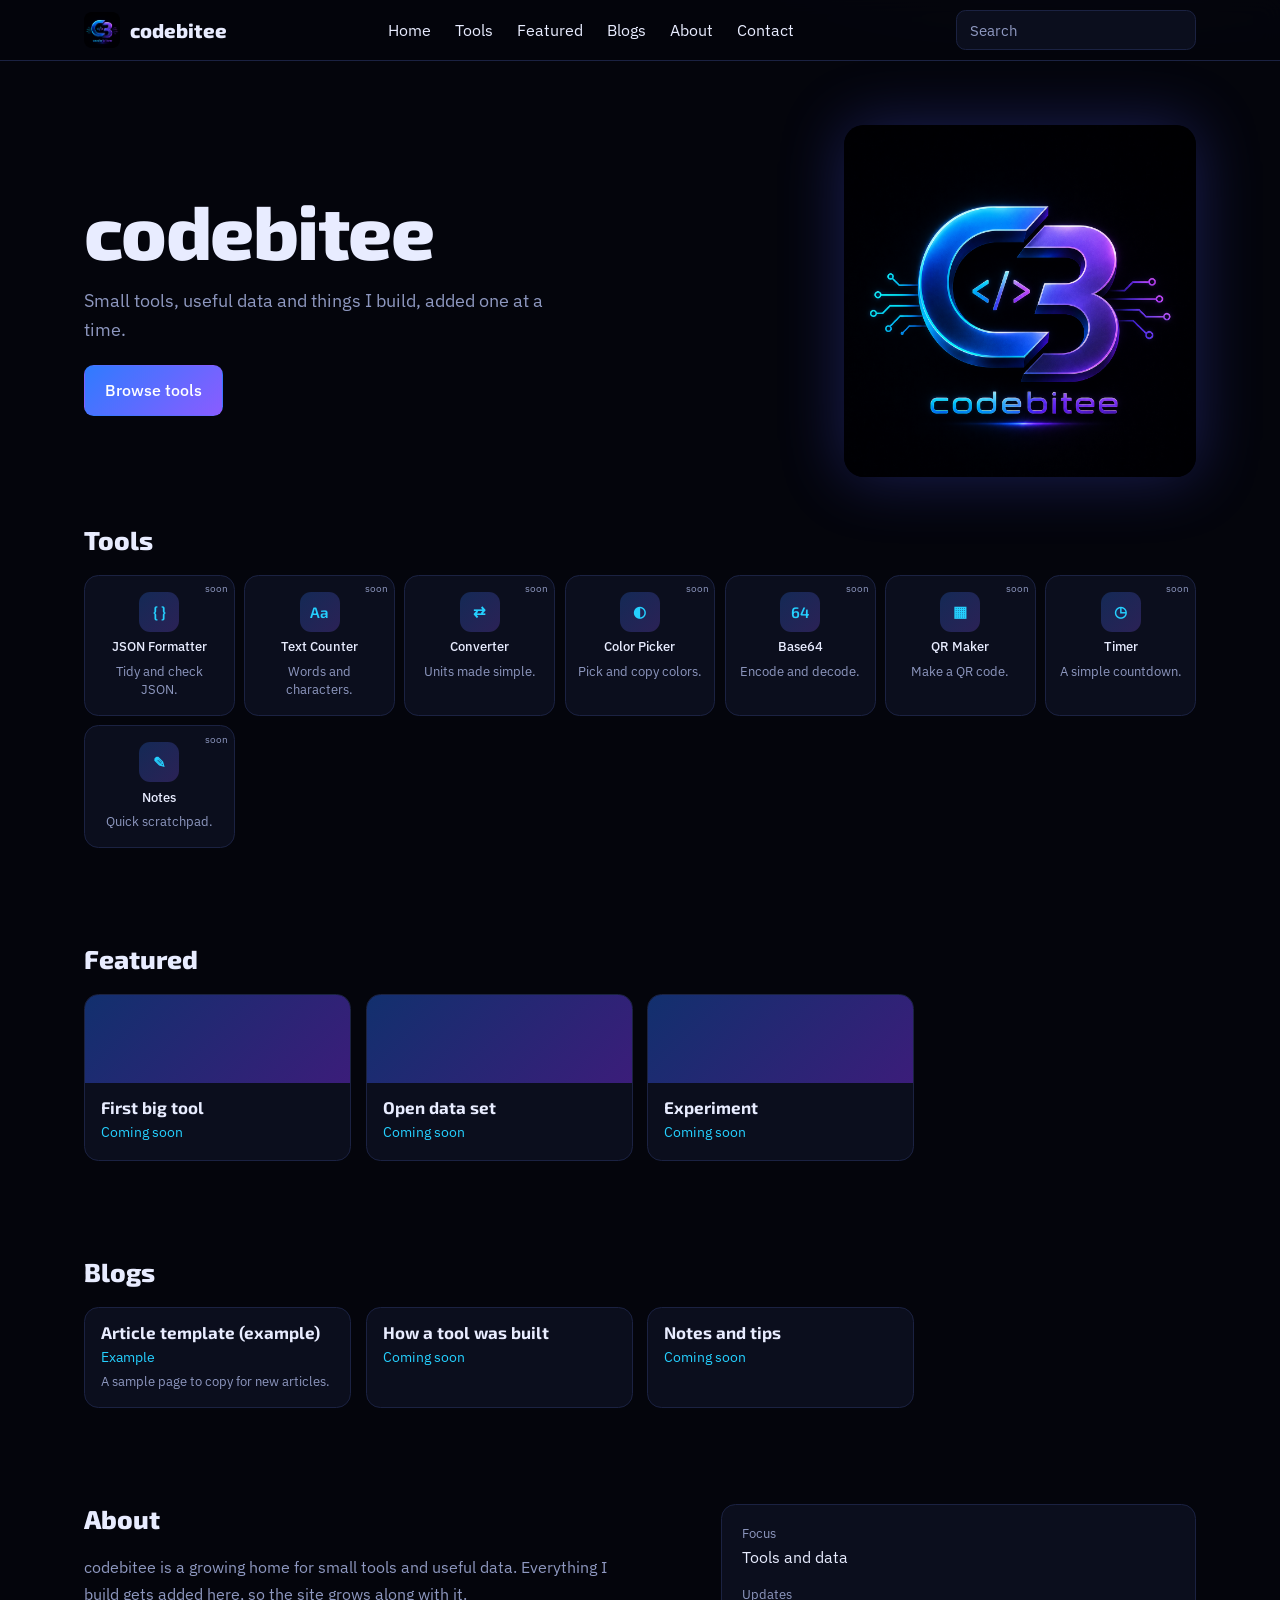
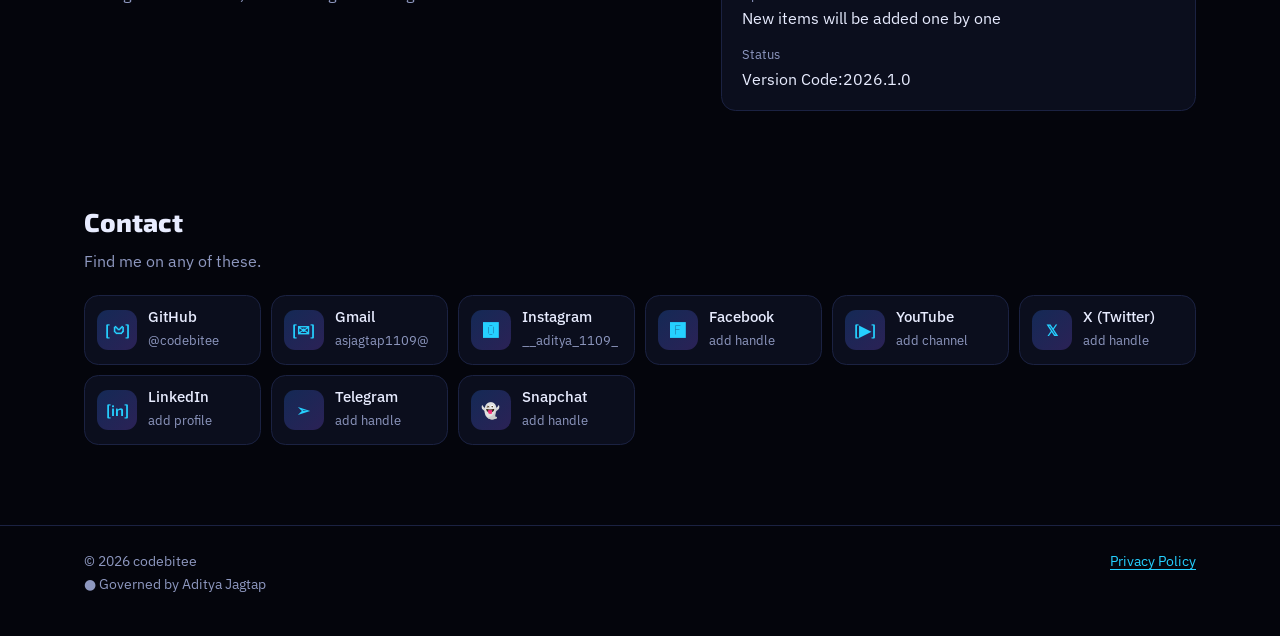
==== index.html @ 1be7cbf4 "Update index.html" ====
<!DOCTYPE html>
<html lang="en">
<head> 
<meta charset="utf-8">
<meta name="viewport" content="width=device-width, initial-scale=1">
<title>codebitee</title>
<meta name="description" content="codebitee is a growing home for small tools, useful data and things I build, added one at a time.">
<meta name="theme-color" content="#04050c">
<meta name="google-site-verification" content="8WyhXmkdr9R3UFQiyU5af7B5KaKt5NuxYHmkPE3yxyY" />  <!-- Paste your google-site-verification meta tag here if you added one to the old index.html -->
<link rel="canonical" href="https://codebitee.github.io/">
<link rel="icon" href="/logo.png" type="image/png">
<link rel="apple-touch-icon" href="/logo.png">
<meta property="og:title" content="codebitee">
<meta property="og:description" content="Small tools, useful data and things I build, added one at a time.">
<meta property="og:url" content="https://codebitee.github.io/">
<meta property="og:image" content="https://codebitee.github.io/logo.png">
<link rel="preconnect" href="https://fonts.googleapis.com">
<link rel="preconnect" href="https://fonts.gstatic.com" crossorigin>
<link href="https://fonts.googleapis.com/css2?family=Exo+2:wght@600;800&family=IBM+Plex+Sans:wght@400;500&display=swap" rel="stylesheet">
<link rel="stylesheet" href="/style.css">
</head>
<body>
<header>
  <div class="wrap bar">
    <a class="brand" href="#top"><img src="/logo.png" alt="" width="36" height="36">codebitee</a>
    <div class="search" role="search"><input id="q" type="search" placeholder="Search" aria-label="Search tools, blogs and featured items" autocomplete="off"></div>
    <button class="menu-btn" id="menuBtn" aria-label="Open menu" aria-expanded="false" aria-controls="nav">☰</button>
    <nav id="nav" aria-label="Main">
      <a href="#top">Home</a>
      <a href="#tools">Tools</a>
      <a href="#featured">Featured</a>
      <a href="#blogs">Blogs</a>
      <a href="#about">About</a>
      <a href="#contact">Contact</a>
    </nav>
    <div class="results" id="results" hidden></div>
  </div>
</header>

<main id="top">
  <div class="wrap hero">
    <div>
      <h1>codebitee</h1>
      <p class="lead">Small tools, useful data and things I build, added one at a time.</p>
      <div class="actions">
        <a class="btn" href="#tools">Browse tools</a>
      </div>
    </div>
    <img class="hero-logo" src="/logo.png" alt="codebitee logo" width="352" height="352">
  </div>

  <section id="tools"><div class="wrap">
    <h2>Tools</h2>
    <div class="tools" id="toolsGrid"></div>
  </div></section>

  <section id="featured"><div class="wrap">
    <h2>Featured</h2>
    <div class="feats" id="featuredGrid"></div>
  </div></section>

  <section id="blogs"><div class="wrap">
    <h2>Blogs</h2>
    <div class="feats" id="blogsGrid"></div>
  </div></section>

  <section id="about"><div class="wrap about">
    <div>
      <h2>About</h2>
      <p>codebitee is a growing home for small tools and useful data. Everything I build gets added here, so the site grows along with it.</p>
    </div>
    <dl>
      <div><dt>Focus</dt><dd>Tools and data</dd></div>
      <div><dt>Updates</dt><dd>New items will be added one by one</dd></div>
      <div><dt>Status</dt><dd>Version Code:2026.1.0</dd></div>
    </dl>
  </div></section>

  <section id="contact"><div class="wrap">
    <h2>Contact</h2>
    <p class="sub">Find me on any of these.</p>
    <div class="contacts">
      <a href="https://github.com/codebitee"><span class="ico" aria-hidden="true">[𑄝]</span><span><b>GitHub</b><small>@codebitee</small></span></a>
      <a href="mailto:asjagtap1109@gmail.com"><span class="ico" aria-hidden="true">[✉︎]</span><span><b>Gmail</b><small>asjagtap1109@</small></span></a>
      <a href="https://instagram.com/__aditya_1109_/"><span class="ico" aria-hidden="true">🅾</span><span><b>Instagram</b><small>__aditya_1109_</small></span></a>
      <a href="#contact"><span class="ico" aria-hidden="true">🅵</span><span><b>Facebook</b><small>add handle</small></span></a>
      <a href="#contact"><span class="ico" aria-hidden="true">[▶]</span><span><b>YouTube</b><small>add channel</small></span></a>
      <a href="#contact"><span class="ico" aria-hidden="true">𝕏</span><span><b>X (Twitter)</b><small>add handle</small></span></a>
      <a href="#contact"><span class="ico" aria-hidden="true">[in]</span><span><b>LinkedIn</b><small>add profile</small></span></a>
      <a href="#contact"><span class="ico" aria-hidden="true">➢</span><span><b>Telegram</b><small>add handle</small></span></a>
      <a href="#contact"><span class="ico" aria-hidden="true">👻</span><span><b>Snapchat</b><small>add handle</small></span></a>
      
    </div>
  </div></section>
</main>

<footer><div class="wrap">
  <span>© 2026 codebitee<br>● Governed by Aditya Jagtap</span>
  <span><a href="/privacy.html">Privacy Policy</a></span>
</div></footer>

<script src="/data.js"></script>
<script>
  var btn = document.getElementById("menuBtn"), nav = document.getElementById("nav");
  btn.addEventListener("click", function () {
    var open = nav.classList.toggle("open");
    btn.setAttribute("aria-expanded", open);
  });
  nav.addEventListener("click", function (e) {
    if (e.target.tagName === "A") { nav.classList.remove("open"); btn.setAttribute("aria-expanded", false); }
  });

  var cats = { tool: ["toolsGrid", "Tool"], featured: ["featuredGrid", "Featured"], blog: ["blogsGrid", "Blog"] };
  function el(tag, cls, text) { var e = document.createElement(tag); if (cls) e.className = cls; if (text) e.textContent = text; return e; }
  function isExt(u) { return /^https?:\/\//i.test(u) && u.indexOf(location.origin) !== 0; }
  function make(tag, cls, it) {
    var n = el(it.link ? "a" : tag, cls);
    if (it.link) { n.href = it.link; if (isExt(it.link)) { n.target = "_blank"; n.rel = "noopener"; } }
    return n;
  }
  (window.SITE_ITEMS || []).forEach(function (it) {
    var c = cats[it.type], n;
    if (!c) return;
    if (it.type === "tool") {
      n = make("div", "tool", it);
      var badge = !it.link ? "soon" : isExt(it.link) ? "\u2197" : "";
      if (badge) n.appendChild(el("span", "soon", badge));
      var ico = el("span", "ico", it.icon || "\u25C6"); ico.setAttribute("aria-hidden", "true");
      n.appendChild(ico);
      n.appendChild(el("b", "", it.name));
      if (it.desc) n.appendChild(el("small", "", it.desc));
    } else {
      n = make("article", "feat", it);
      if (it.type === "featured") n.appendChild(el("div", "thumb"));
      var body = el("div");
      body.appendChild(el("h3", "", it.name));
      var meta = it.tag || it.date || (it.link ? "" : "Coming soon");
      if (meta) body.appendChild(el("p", "", meta));
      if (it.desc) body.appendChild(el("small", "", it.desc));
      n.appendChild(body);
    }
    n.setAttribute("data-cat", c[1]);
    document.getElementById(c[0]).appendChild(n);
  });

  var items = [].slice.call(document.querySelectorAll("[data-cat]")),
      q = document.getElementById("q"), box = document.getElementById("results");
  items.forEach(function (el, i) { el.id = el.id || "item" + i; });
  function nameOf(el) { return el.querySelector("b,h3").textContent; }
  function find() {
    var v = q.value.trim().toLowerCase();
    if (!v) return [];
    return items.filter(function (el) {
      var d = el.querySelector("small");
      return (nameOf(el) + " " + (d ? d.textContent : "")).toLowerCase().indexOf(v) > -1;
    }).slice(0, 8);
  }
  function show() {
    if (!q.value.trim()) { box.hidden = true; return; }
    var m = find();
    box.innerHTML = m.length ? m.map(function (el) {
      return '<a href="#' + el.id + '">' + nameOf(el) + "<span>" + el.getAttribute("data-cat") + "</span></a>";
    }).join("") : "<p>No results</p>";
    box.hidden = false;
  }
  function go(id) {
    var el = document.getElementById(id);
    box.hidden = true;
    el.scrollIntoView({ behavior: "smooth", block: "center" });
    el.classList.add("hit");
    setTimeout(function () { el.classList.remove("hit"); }, 1800);
  }
  q.addEventListener("input", show);
  q.addEventListener("keydown", function (e) {
    if (e.key === "Escape") box.hidden = true;
    if (e.key === "Enter") { var m = find(); if (m.length) go(m[0].id); }
  });
  box.addEventListener("click", function (e) {
    var a = e.target.closest("a");
    if (a) { e.preventDefault(); go(a.getAttribute("href").slice(1)); }
  });
  document.addEventListener("click", function (e) {
    if (!e.target.closest(".search") && !e.target.closest("#results")) box.hidden = true;
  });
</script>
</body>
</html>
---- style.css ----
:root {
    --bg: #04050c; --card: #0b0e1d; --line: #1b2242;
    --text: #e8ecff; --muted: #8e98c0;
    --blue: #2f7bff; --cyan: #25d0ff; --violet: #8a5cff;
    --grad: linear-gradient(135deg, var(--blue), var(--violet));
  }
  * { box-sizing: border-box; }
  html { scroll-behavior: smooth; scroll-padding-top: 4.5rem; -webkit-text-size-adjust: 100%; }
  body {
    margin: 0; color: var(--text);
    background: radial-gradient(60rem 30rem at 85% -10%, rgba(138,92,255,.18), transparent 60%), var(--bg);
    font: 400 1rem/1.65 "IBM Plex Sans", system-ui, -apple-system, "Segoe UI", sans-serif;
  }
  h1, h2, h3 { font-family: "Exo 2", system-ui, sans-serif; margin: 0; line-height: 1.15; }
  a { color: var(--cyan); text-underline-offset: 3px; }
  a:focus-visible, button:focus-visible { outline: 3px solid var(--cyan); outline-offset: 3px; border-radius: 6px; }
  .wrap { max-width: 72rem; margin: 0 auto; padding: 0 1.25rem; }
  section { padding: 3rem 0; }
  h2 { font-size: 1.625rem; font-weight: 800; margin-bottom: 1.25rem; }

  /* Header */
  header { position: sticky; top: 0; z-index: 10; background: rgba(4,5,12,.85); backdrop-filter: blur(10px); border-bottom: 1px solid var(--line); }
  .bar { position: relative; display: flex; align-items: center; justify-content: space-between; gap: .6rem; height: 3.75rem; }
  .brand { flex-shrink: 0; order: 1; }
  .search { flex: 1 1 auto; min-width: 0; order: 3; }
  .search input { width: 100%; height: 2.5rem; padding: 0 .8rem; background: var(--card); color: var(--text); border: 1px solid var(--line); border-radius: .6rem; font: inherit; font-size: .9375rem; }
  .search input::placeholder { color: var(--muted); }
  .results { position: absolute; top: 3.5rem; right: 1.25rem; width: min(22rem, calc(100vw - 2.5rem)); background: var(--card); border: 1px solid var(--line); border-radius: .8rem; padding: .35rem; box-shadow: 0 1rem 2.5rem rgba(0,0,0,.5); }
  .results[hidden] { display: none; }
  .results a, .results p { display: flex; justify-content: space-between; gap: 1rem; margin: 0; padding: .55rem .7rem; border-radius: .5rem; color: var(--text); text-decoration: none; }
  .results a:hover, .results a:focus-visible { background: rgba(47,123,255,.15); }
  .results span, .results p { color: var(--muted); font-size: .8125rem; }
  .hit { outline: 2px solid var(--cyan); box-shadow: 0 0 1.5rem rgba(37,208,255,.4); }
  .brand { display: flex; align-items: center; gap: .6rem; color: var(--text); text-decoration: none; font: 800 1.25rem "Exo 2", sans-serif; }
  .brand img { width: 2.25rem; height: 2.25rem; border-radius: .5rem; }
  .menu-btn { background: none; border: 1px solid var(--line); color: var(--text); border-radius: .5rem; width: 2.5rem; height: 2.5rem; font-size: 1.25rem; cursor: pointer; order: 3; }
  nav { display: none; position: absolute; top: 3.75rem; left: 0; right: 0; background: var(--bg); border-bottom: 1px solid var(--line); padding: .5rem 1.25rem 1rem; }
  nav.open { display: block; }
  nav a { display: block; padding: .6rem 0; color: var(--text); text-decoration: none; }
  nav a:hover { color: var(--cyan); }

  /* Buttons */
  .btn { display: inline-block; padding: .7rem 1.25rem; border-radius: .6rem; font-weight: 500; text-decoration: none; color: #fff; background: var(--grad); border: 1px solid transparent; transition: filter .2s; }
  .btn:hover { filter: brightness(1.15); }
  .btn.ghost { background: transparent; border-color: var(--line); color: var(--text); }
  .btn.ghost:hover { border-color: var(--cyan); }

  /* Hero */
  .hero { padding-top: 2.5rem; display: grid; grid-template-columns: 1fr auto; gap: 1rem; align-items: center; }
  .hero h1 { font-size: clamp(1.75rem, 8vw, 4.75rem); font-weight: 800; letter-spacing: -.02em; margin-bottom: .75rem; }
  .lead { color: var(--muted); font-size: clamp(.95rem, 3.6vw, 1.125rem); max-width: 30rem; margin: 0 0 1.25rem; }
  .actions { display: flex; flex-wrap: wrap; gap: .6rem; }
  .hero-logo { justify-self: end; width: clamp(6rem, 26vw, 11rem); height: auto; border-radius: 1.25rem; box-shadow: 0 0 4rem rgba(80,90,255,.3); }

  /* Tools: 3+ per row on phones, many on desktop */
  .tools { display: grid; gap: .6rem; grid-template-columns: repeat(auto-fill, minmax(5.5rem, 1fr)); }
  .tool { position: relative; display: flex; flex-direction: column; align-items: center; text-align: center; gap: .45rem; padding: .85rem .4rem; background: var(--card); border: 1px solid var(--line); border-radius: .9rem; color: var(--text); text-decoration: none; transition: border-color .2s; }
  .tool:hover { border-color: var(--blue); }
  .ico { width: 2.5rem; height: 2.5rem; display: grid; place-items: center; border-radius: .7rem; background: linear-gradient(135deg, rgba(47,123,255,.25), rgba(138,92,255,.25)); color: var(--cyan); font: 600 .95rem "Exo 2", monospace; }
  .tool b { font-weight: 500; font-size: .8125rem; line-height: 1.25; }
  .tool small { display: none; color: var(--muted); font-size: .8125rem; line-height: 1.4; }
  .soon { position: absolute; top: .35rem; right: .35rem; font-size: .625rem; color: var(--muted); }

  /* Featured */
  .feats { display: grid; gap: .9rem; grid-template-columns: repeat(auto-fill, minmax(15rem, 1fr)); }
  .feat { background: var(--card); border: 1px solid var(--line); border-radius: .9rem; overflow: hidden; }
  .thumb { height: 5.5rem; background: linear-gradient(135deg, #12306e, #3b1d7a); }
  .feat div:last-child { padding: .9rem 1rem 1rem; }
  .feat h3 { font-size: 1.0625rem; margin-bottom: .25rem; }
  .feat p { margin: 0; color: var(--cyan); font-size: .875rem; }

  /* About */
  .about { display: grid; gap: 1.25rem; }
  .about p { color: var(--muted); margin: 0; max-width: 34rem; }
  dl { margin: 0; padding: 1.1rem 1.25rem; background: var(--card); border: 1px solid var(--line); border-radius: .9rem; display: grid; gap: .8rem; }
  dt { color: var(--muted); font-size: .8125rem; }
  dd { margin: 0; }

  /* CTA + footer */
  .sub { color: var(--muted); margin: -.5rem 0 1.25rem; }
  .contacts { display: grid; gap: .6rem; grid-template-columns: repeat(auto-fill, minmax(9.5rem, 1fr)); }
  .contacts a { display: flex; align-items: center; gap: .7rem; padding: .75rem; background: var(--card); border: 1px solid var(--line); border-radius: .9rem; color: var(--text); text-decoration: none; transition: border-color .2s; }
  .contacts a:hover { border-color: var(--blue); }
  .contacts b { display: block; font-weight: 500; font-size: .9375rem; line-height: 1.2; }
  .contacts small { color: var(--muted); font-size: .8125rem; }
  footer { margin-top: 2rem; padding: 1.5rem 0 2.5rem; border-top: 1px solid var(--line); color: var(--muted); font-size: .875rem; }
  footer .wrap { display: flex; flex-wrap: wrap; gap: .75rem; justify-content: space-between; }

  @media (min-width: 720px) {
    .menu-btn { display: none; }
    nav { display: flex; position: static; order: 2; align-items: center; gap: 1.5rem; padding: 0; border: 0; background: none; }
    nav a { padding: 0; }
    .search { flex: 0 0 15rem; }
    .tools { grid-template-columns: repeat(auto-fill, minmax(8.25rem, 1fr)); }
    .tool small { display: block; }
    .tool { padding: 1rem .75rem; }
    .about { grid-template-columns: 1.3fr 1fr; align-items: start; }
  }
  @media (min-width: 860px) {
    .hero { grid-template-columns: 1.2fr 1fr; gap: 2rem; padding-top: 4rem; }
    .hero-logo { width: min(22rem, 100%); }
  }
  @media (prefers-reduced-motion: reduce) { * { transition: none !important; scroll-behavior: auto !important; } }

  /* Linked cards, external marker, article pages */
  a.feat { display: block; color: inherit; text-decoration: none; transition: border-color .2s; }
  a.feat:hover { border-color: var(--blue); }
  .feat small { display: block; margin-top: .25rem; color: var(--muted); font-size: .8125rem; line-height: 1.4; }
  .back-link { order: 2; color: var(--text); text-decoration: none; }
  .back-link:hover { color: var(--cyan); }
  .article { max-width: 44rem; margin: 0 auto; padding: 2.5rem 1.25rem 3rem; }
  .article h1 { font-size: clamp(1.875rem, 7vw, 2.75rem); font-weight: 800; margin-bottom: .5rem; }
  .article .meta { color: var(--muted); font-size: .9375rem; margin: 0 0 2rem; }
  .article h2 { font-size: 1.5rem; margin: 2rem 0 .75rem; }
  .article p, .article li { color: #cfd6f5; }
  .article ul { padding-left: 1.25rem; }
  .article pre { overflow-x: auto; padding: 1rem; background: var(--card); border: 1px solid var(--line); border-radius: .7rem; }
  .article code { font-family: ui-monospace, Menlo, Consolas, monospace; font-size: .9em; color: var(--cyan); }
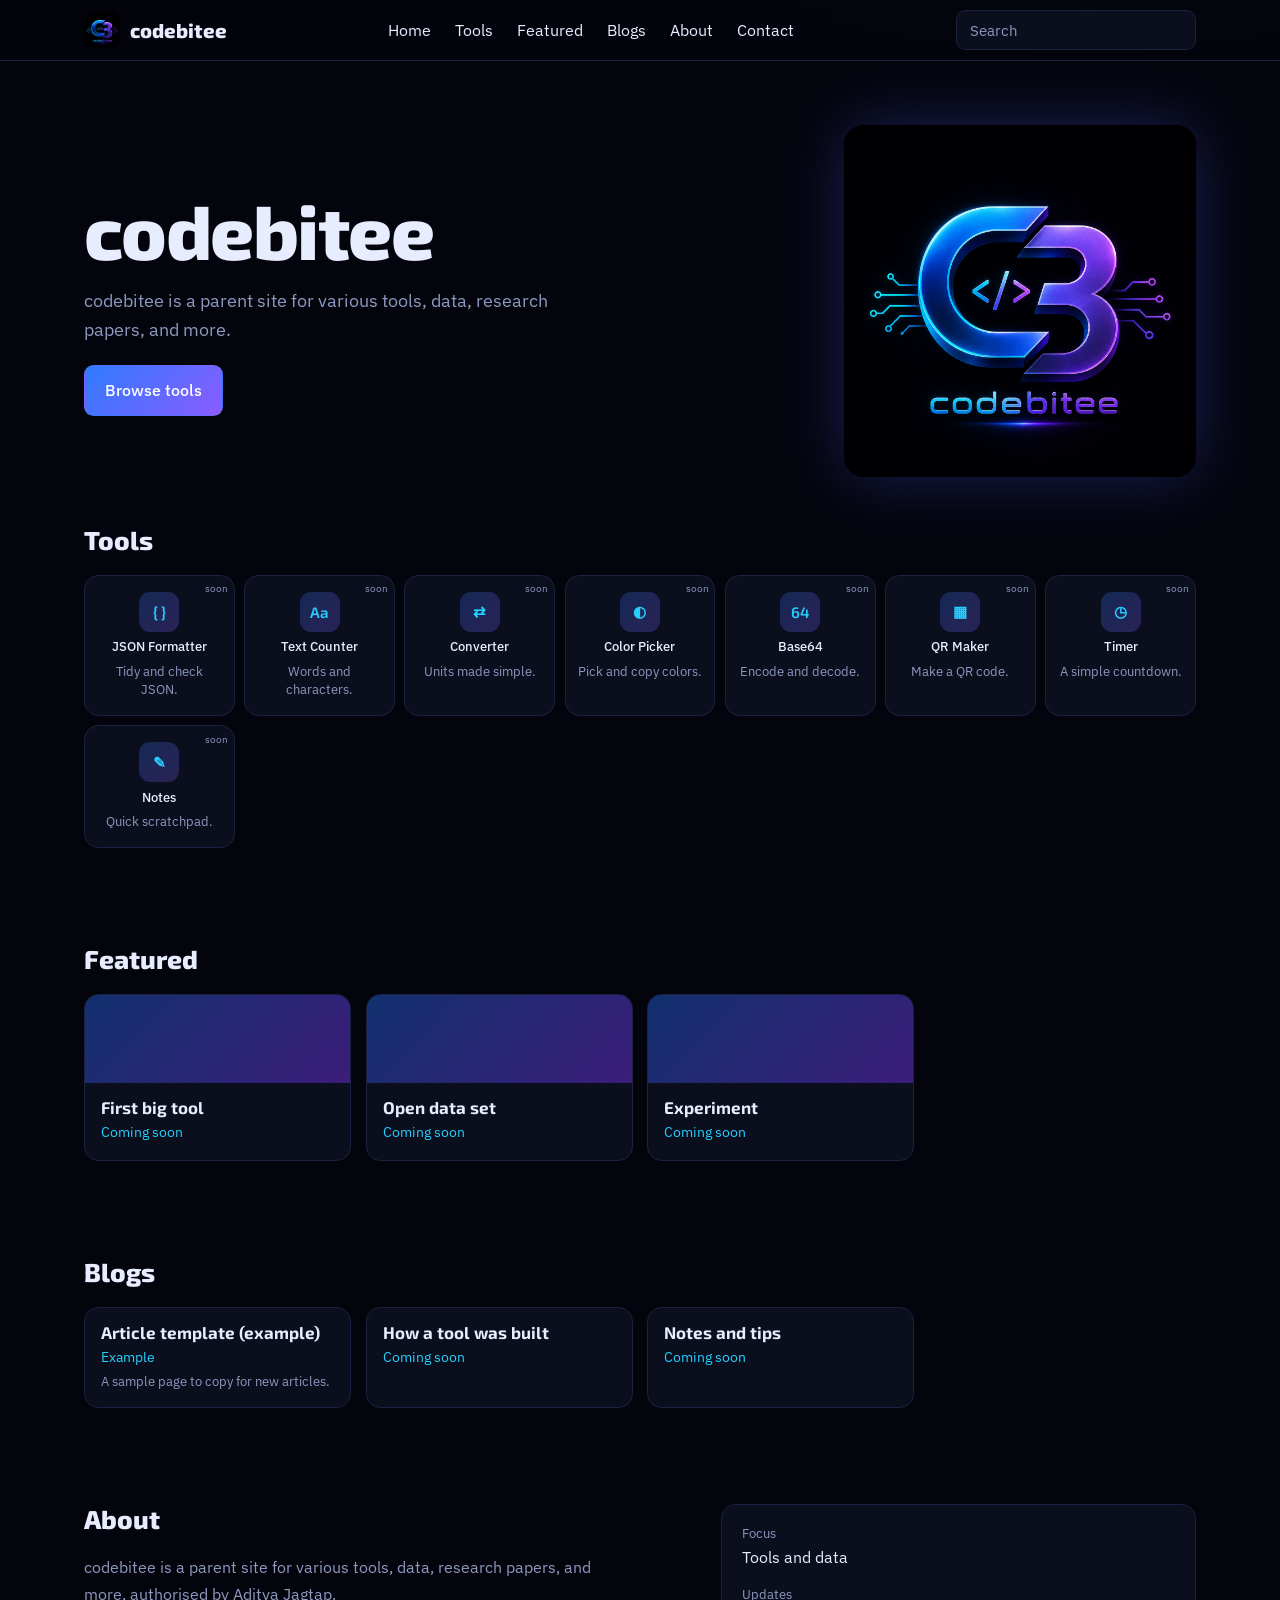
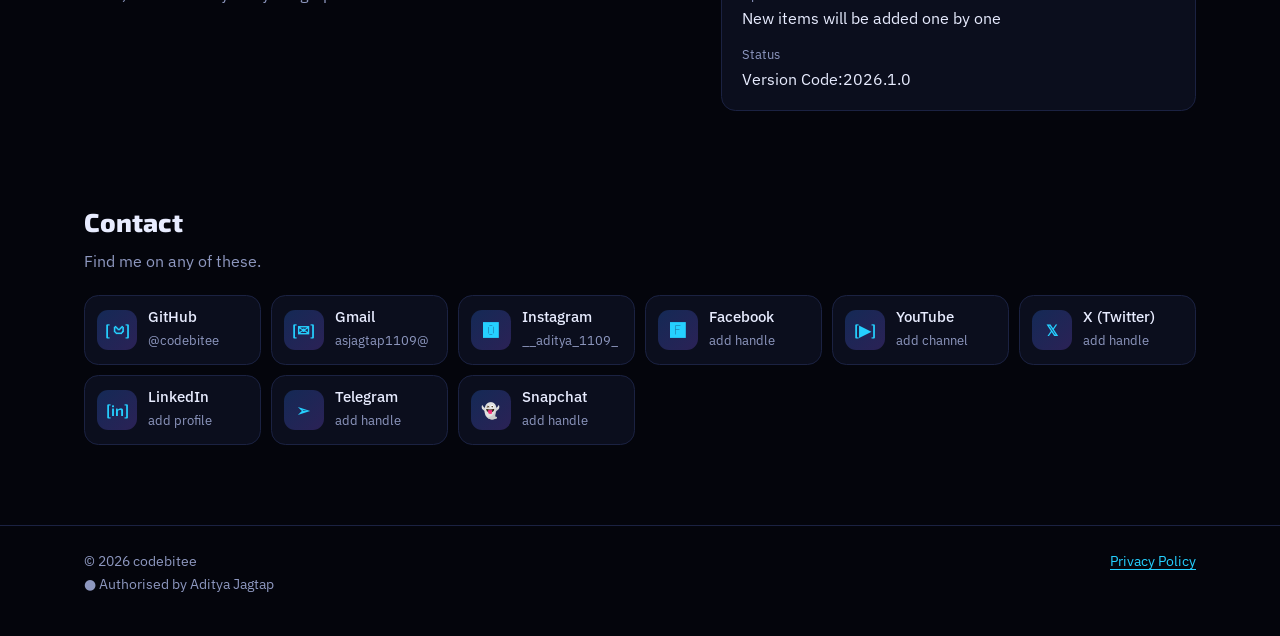
==== commit 2afe4c05: "Update index.html" ====
--- a/index.html
+++ b/index.html
@@ -4,14 +4,17 @@
 <meta charset="utf-8">
 <meta name="viewport" content="width=device-width, initial-scale=1">
 <title>codebitee</title>
-<meta name="description" content="codebitee is a growing home for small tools, useful data and things I build, added one at a time.">
+<script type="application/ld+json">
+{"@context":"https://schema.org","@type":"WebSite","name":"codebitee","alternateName":"codebitee","url":"https://codebitee.github.io/"}
+</script>  
+<meta name="description" content="codebitee is a parent site for various tools, data, research papers, and more, authorised by Aditya Jagtap.">
 <meta name="theme-color" content="#04050c">
-<meta name="google-site-verification" content="8WyhXmkdr9R3UFQiyU5af7B5KaKt5NuxYHmkPE3yxyY" />  <!-- Paste your google-site-verification meta tag here if you added one to the old index.html -->
+<meta name="google-site-verification" content="8WyhXmkdr9R3UFQiyU5af7B5KaKt5NuxYHmkPE3yxyY" />
 <link rel="canonical" href="https://codebitee.github.io/">
 <link rel="icon" href="/logo.png" type="image/png">
 <link rel="apple-touch-icon" href="/logo.png">
 <meta property="og:title" content="codebitee">
-<meta property="og:description" content="Small tools, useful data and things I build, added one at a time.">
+<meta property="og:description" content="codebitee is a parent site for various tools, data, research papers, and more, authorisedbyAdityaJagtap.">
 <meta property="og:url" content="https://codebitee.github.io/">
 <meta property="og:image" content="https://codebitee.github.io/logo.png">
 <link rel="preconnect" href="https://fonts.googleapis.com">
@@ -41,7 +44,7 @@
   <div class="wrap hero">
     <div>
       <h1>codebitee</h1>
-      <p class="lead">Small tools, useful data and things I build, added one at a time.</p>
+      <p class="lead">codebitee is a parent site for various tools, data, research papers, and more.</p>
       <div class="actions">
         <a class="btn" href="#tools">Browse tools</a>
       </div>
@@ -67,7 +70,7 @@
   <section id="about"><div class="wrap about">
     <div>
       <h2>About</h2>
-      <p>codebitee is a growing home for small tools and useful data. Everything I build gets added here, so the site grows along with it.</p>
+      <p>codebitee is a parent site for various tools, data, research papers, and more, authorised by Aditya Jagtap.</p>
     </div>
     <dl>
       <div><dt>Focus</dt><dd>Tools and data</dd></div>
@@ -95,7 +98,7 @@
 </main>
 
 <footer><div class="wrap">
-  <span>© 2026 codebitee<br>● Governed by Aditya Jagtap</span>
+  <span>© 2026 codebitee<br>● Authorised by Aditya Jagtap</span>
   <span><a href="/privacy.html">Privacy Policy</a></span>
 </div></footer>
 
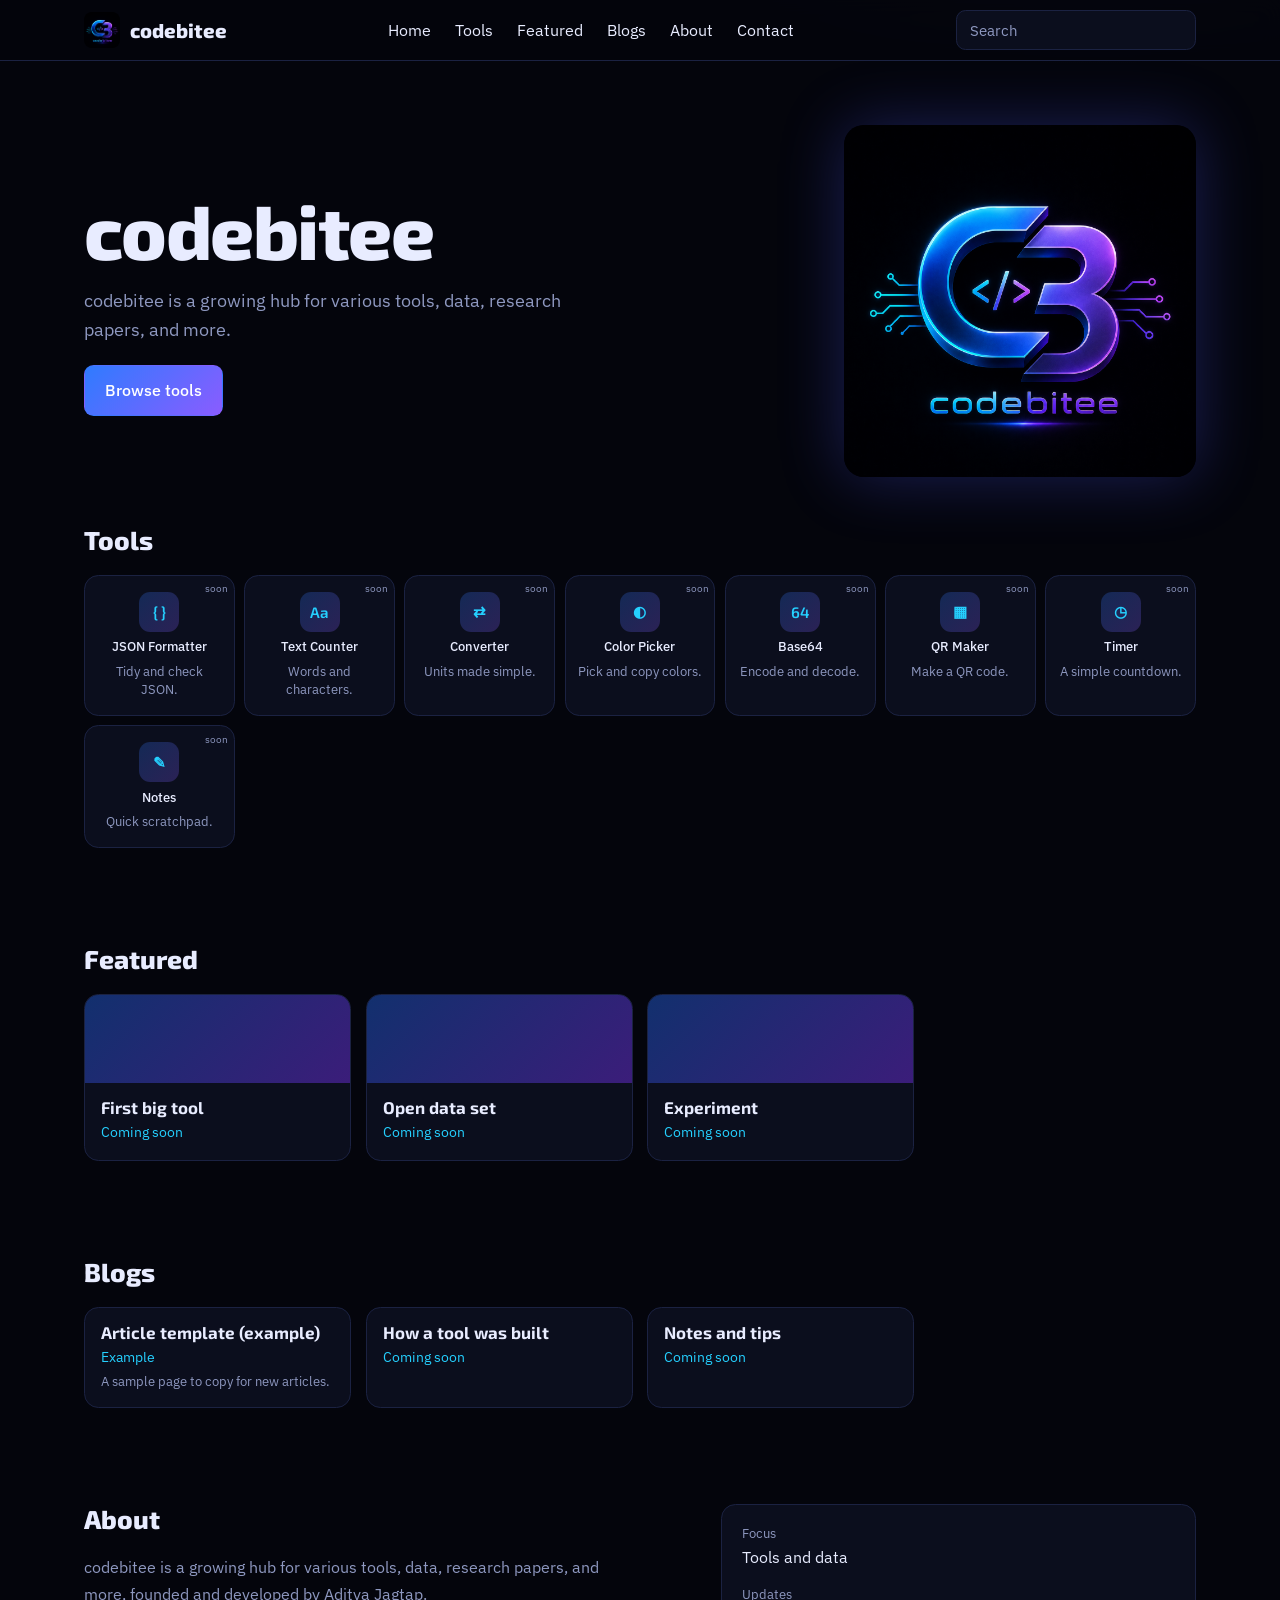
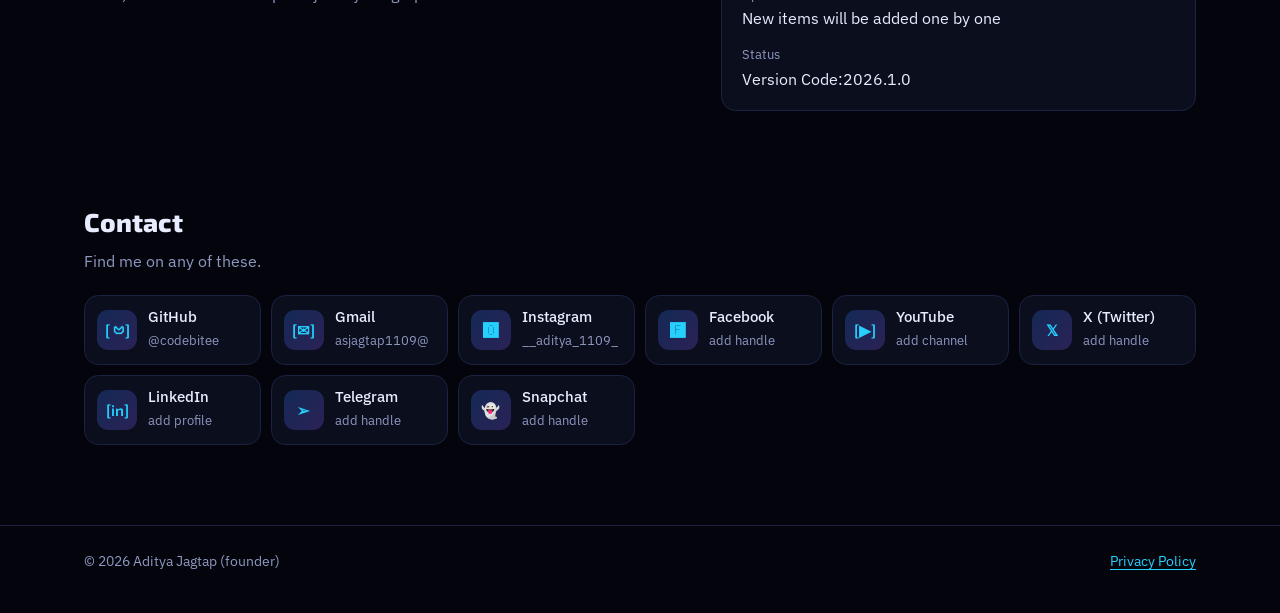
==== commit c404fe87: "Update index.html" ====
--- a/index.html
+++ b/index.html
@@ -7,14 +7,14 @@
 <script type="application/ld+json">
 {"@context":"https://schema.org","@type":"WebSite","name":"codebitee","alternateName":"codebitee","url":"https://codebitee.github.io/"}
 </script>  
-<meta name="description" content="codebitee is a parent site for various tools, data, research papers, and more, authorised by Aditya Jagtap.">
+<meta name="description" content="codebitee is a growing hub for various tools, data, research papers, and more, founded and developed by Aditya Jagtap.">
 <meta name="theme-color" content="#04050c">
 <meta name="google-site-verification" content="8WyhXmkdr9R3UFQiyU5af7B5KaKt5NuxYHmkPE3yxyY" />
 <link rel="canonical" href="https://codebitee.github.io/">
 <link rel="icon" href="/logo.png" type="image/png">
 <link rel="apple-touch-icon" href="/logo.png">
 <meta property="og:title" content="codebitee">
-<meta property="og:description" content="codebitee is a parent site for various tools, data, research papers, and more, authorisedbyAdityaJagtap.">
+<meta property="og:description" content="codebitee is a growing hub for various tools, data, research papers, and more, founded and developed by Aditya Jagtap.">
 <meta property="og:url" content="https://codebitee.github.io/">
 <meta property="og:image" content="https://codebitee.github.io/logo.png">
 <link rel="preconnect" href="https://fonts.googleapis.com">
@@ -44,7 +44,7 @@
   <div class="wrap hero">
     <div>
       <h1>codebitee</h1>
-      <p class="lead">codebitee is a parent site for various tools, data, research papers, and more.</p>
+      <p class="lead">codebitee is a growing hub for various tools, data, research papers, and more.</p>
       <div class="actions">
         <a class="btn" href="#tools">Browse tools</a>
       </div>
@@ -70,7 +70,7 @@
   <section id="about"><div class="wrap about">
     <div>
       <h2>About</h2>
-      <p>codebitee is a parent site for various tools, data, research papers, and more, authorised by Aditya Jagtap.</p>
+      <p>codebitee is a growing hub for various tools, data, research papers, and more, founded and developed by Aditya Jagtap.</p>
     </div>
     <dl>
       <div><dt>Focus</dt><dd>Tools and data</dd></div>
@@ -98,7 +98,7 @@
 </main>
 
 <footer><div class="wrap">
-  <span>© 2026 codebitee<br>● Authorised by Aditya Jagtap</span>
+  <span>© 2026 Aditya Jagtap (founder) </span>
   <span><a href="/privacy.html">Privacy Policy</a></span>
 </div></footer>
 
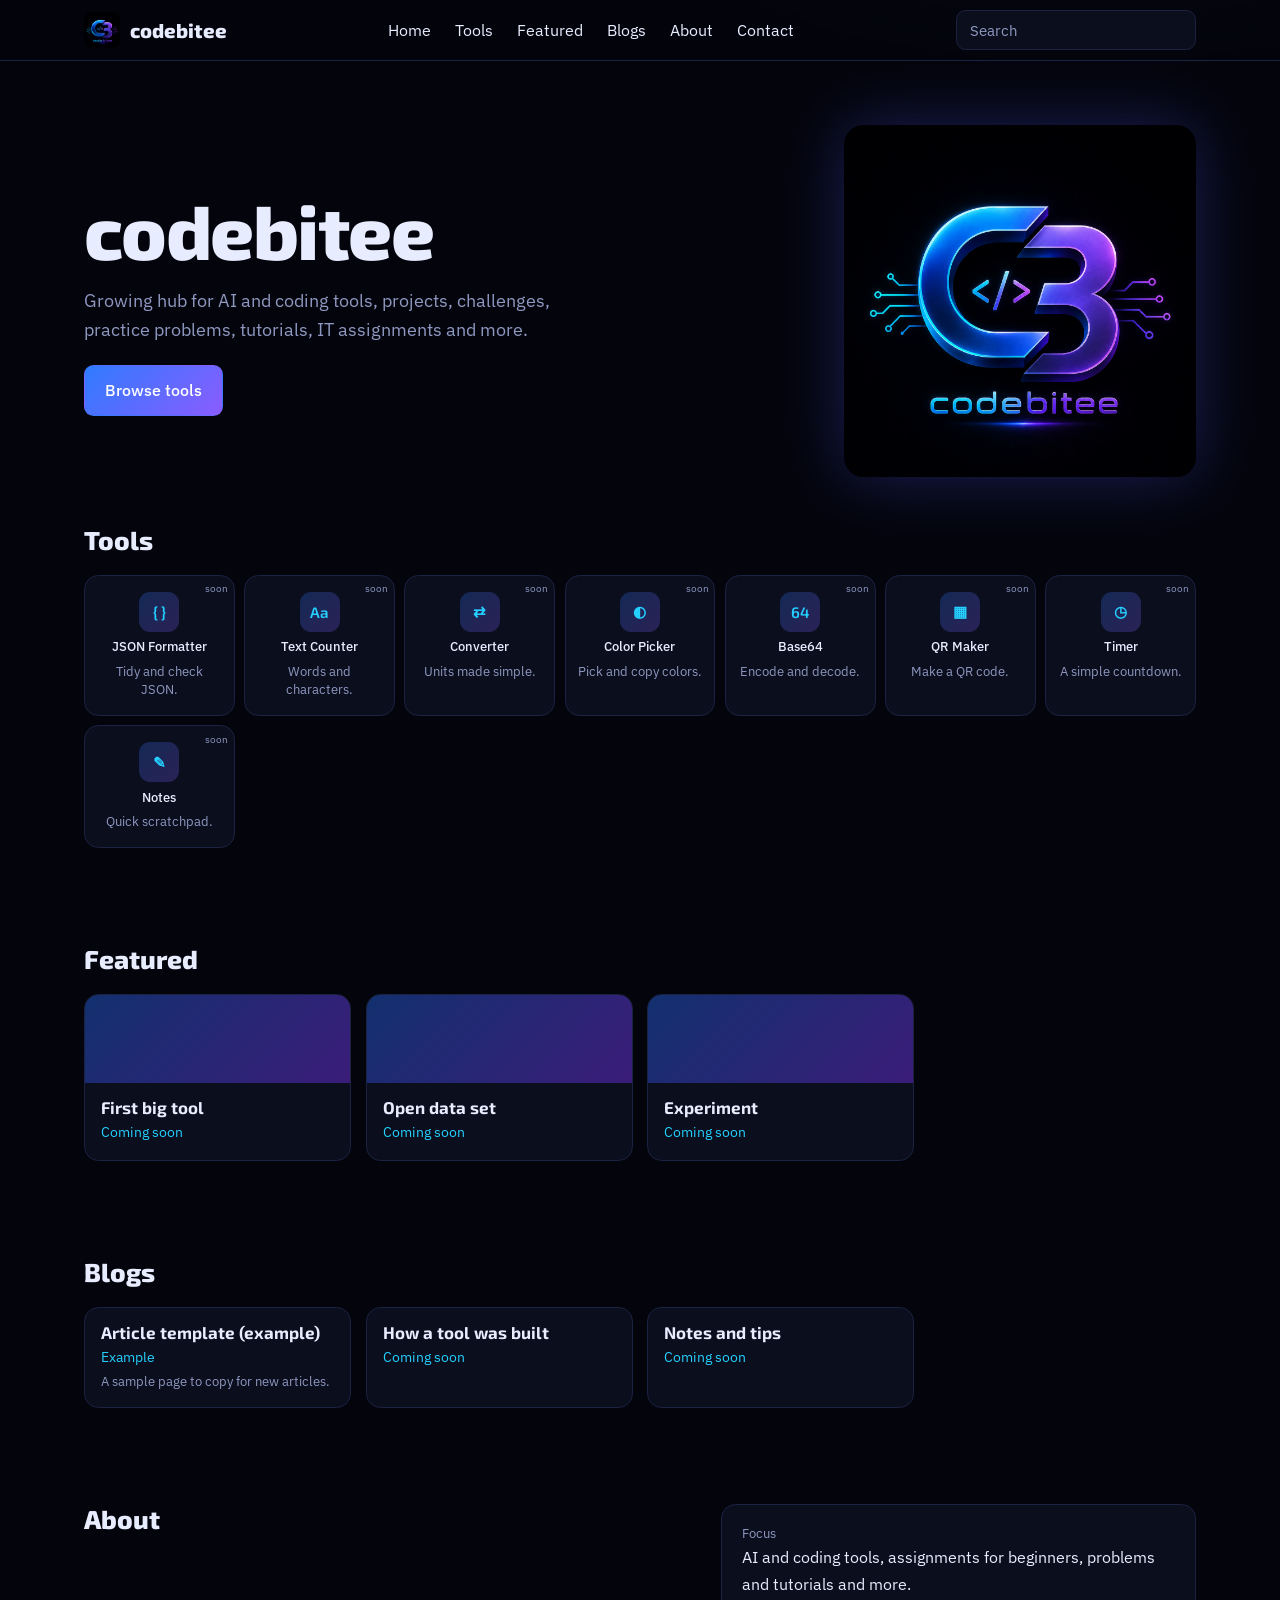
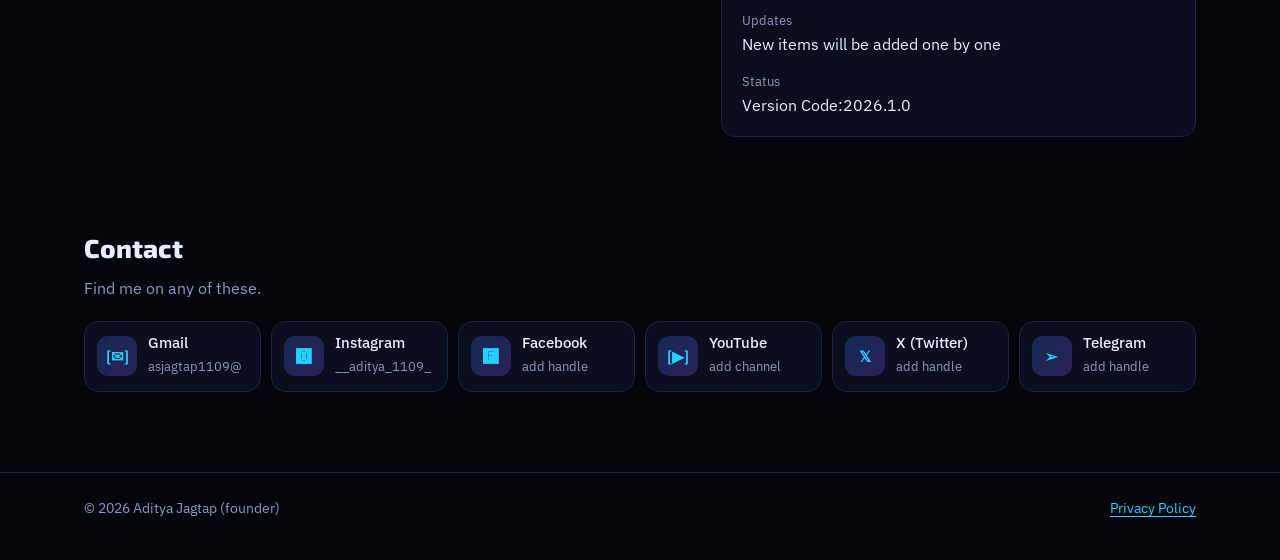
==== commit ac46bd05: "Update meta descriptions and content in index.html" ====
--- a/index.html
+++ b/index.html
@@ -5,16 +5,16 @@
 <meta name="viewport" content="width=device-width, initial-scale=1">
 <title>codebitee</title>
 <script type="application/ld+json">
-{"@context":"https://schema.org","@type":"WebSite","name":"codebitee","alternateName":"codebitee","url":"https://codebitee.github.io/"}
+{"@context":"https://schema.org","@type":"WebSite","name":"codebitee","alternateName":"codebitee.github.io","url":"https://codebitee.github.io/"}
 </script>  
-<meta name="description" content="codebitee is a growing hub for various tools, data, research papers, and more, founded and developed by Aditya Jagtap.">
+<meta name="description" content="&quot;codebitee&quot; is a growing hub for AI and coding tools, projects, challenges, practice problems, tutorials, IT assignments and more. © Aditya Jagtap.">
 <meta name="theme-color" content="#04050c">
 <meta name="google-site-verification" content="8WyhXmkdr9R3UFQiyU5af7B5KaKt5NuxYHmkPE3yxyY" />
 <link rel="canonical" href="https://codebitee.github.io/">
 <link rel="icon" href="/logo.png" type="image/png">
 <link rel="apple-touch-icon" href="/logo.png">
 <meta property="og:title" content="codebitee">
-<meta property="og:description" content="codebitee is a growing hub for various tools, data, research papers, and more, founded and developed by Aditya Jagtap.">
+<meta property="og:description" content="&quot;codebitee&quot; is a growing hub for AI and coding tools, projects, challenges, practice problems, tutorials, IT assignments and more. © Aditya Jagtap.">
 <meta property="og:url" content="https://codebitee.github.io/">
 <meta property="og:image" content="https://codebitee.github.io/logo.png">
 <link rel="preconnect" href="https://fonts.googleapis.com">
@@ -44,7 +44,7 @@
   <div class="wrap hero">
     <div>
       <h1>codebitee</h1>
-      <p class="lead">codebitee is a growing hub for various tools, data, research papers, and more.</p>
+      <p class="lead">Growing hub for AI and coding tools, projects, challenges, practice problems, tutorials, IT assignments and more.</p>
       <div class="actions">
         <a class="btn" href="#tools">Browse tools</a>
       </div>
@@ -70,10 +70,10 @@
   <section id="about"><div class="wrap about">
     <div>
       <h2>About</h2>
-      <p>codebitee is a growing hub for various tools, data, research papers, and more, founded and developed by Aditya Jagtap.</p>
+      <p></p>
     </div>
     <dl>
-      <div><dt>Focus</dt><dd>Tools and data</dd></div>
+      <div><dt>Focus</dt><dd>AI and coding tools, assignments for beginners, problems and tutorials and more.</dd></div>
       <div><dt>Updates</dt><dd>New items will be added one by one</dd></div>
       <div><dt>Status</dt><dd>Version Code:2026.1.0</dd></div>
     </dl>
@@ -83,15 +83,12 @@
     <h2>Contact</h2>
     <p class="sub">Find me on any of these.</p>
     <div class="contacts">
-      <a href="https://github.com/codebitee"><span class="ico" aria-hidden="true">[𑄝]</span><span><b>GitHub</b><small>@codebitee</small></span></a>
       <a href="mailto:asjagtap1109@gmail.com"><span class="ico" aria-hidden="true">[✉︎]</span><span><b>Gmail</b><small>asjagtap1109@</small></span></a>
       <a href="https://instagram.com/__aditya_1109_/"><span class="ico" aria-hidden="true">🅾</span><span><b>Instagram</b><small>__aditya_1109_</small></span></a>
       <a href="#contact"><span class="ico" aria-hidden="true">🅵</span><span><b>Facebook</b><small>add handle</small></span></a>
       <a href="#contact"><span class="ico" aria-hidden="true">[▶]</span><span><b>YouTube</b><small>add channel</small></span></a>
       <a href="#contact"><span class="ico" aria-hidden="true">𝕏</span><span><b>X (Twitter)</b><small>add handle</small></span></a>
-      <a href="#contact"><span class="ico" aria-hidden="true">[in]</span><span><b>LinkedIn</b><small>add profile</small></span></a>
       <a href="#contact"><span class="ico" aria-hidden="true">➢</span><span><b>Telegram</b><small>add handle</small></span></a>
-      <a href="#contact"><span class="ico" aria-hidden="true">👻</span><span><b>Snapchat</b><small>add handle</small></span></a>
       
     </div>
   </div></section>
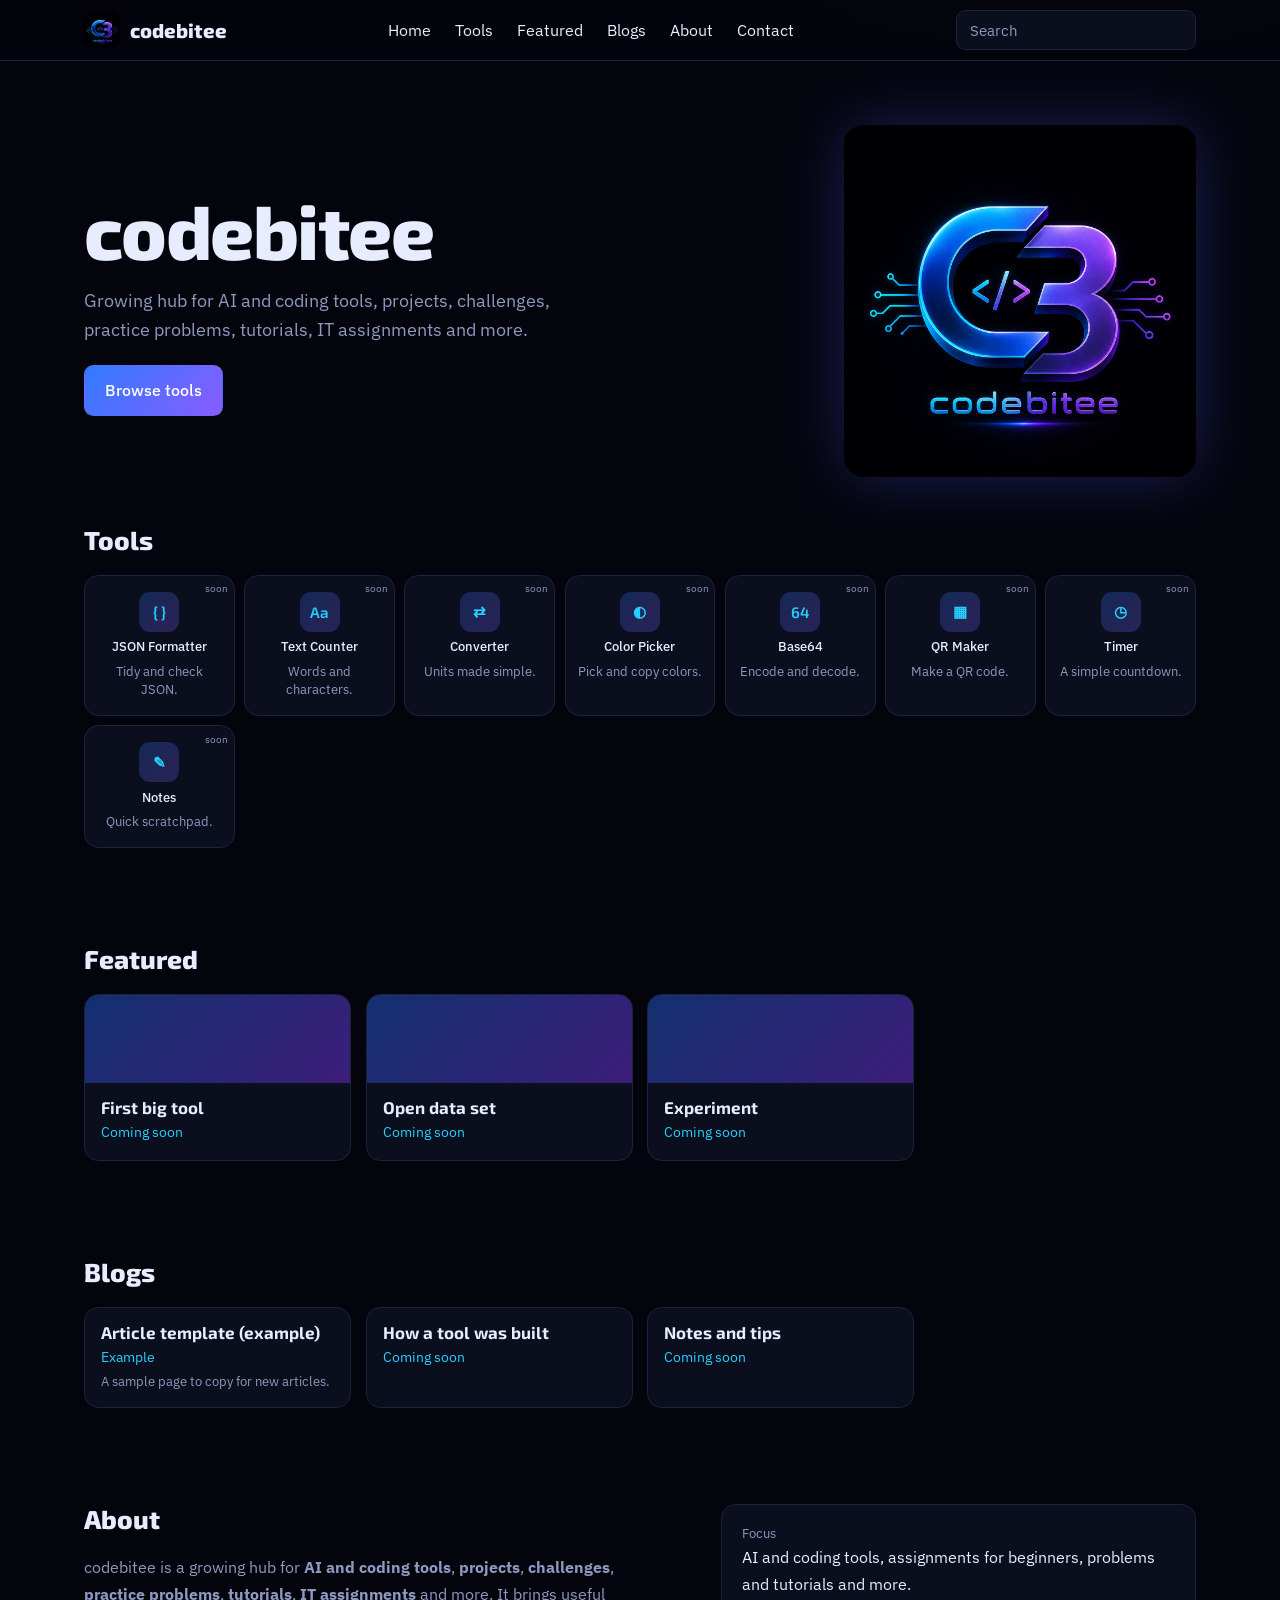
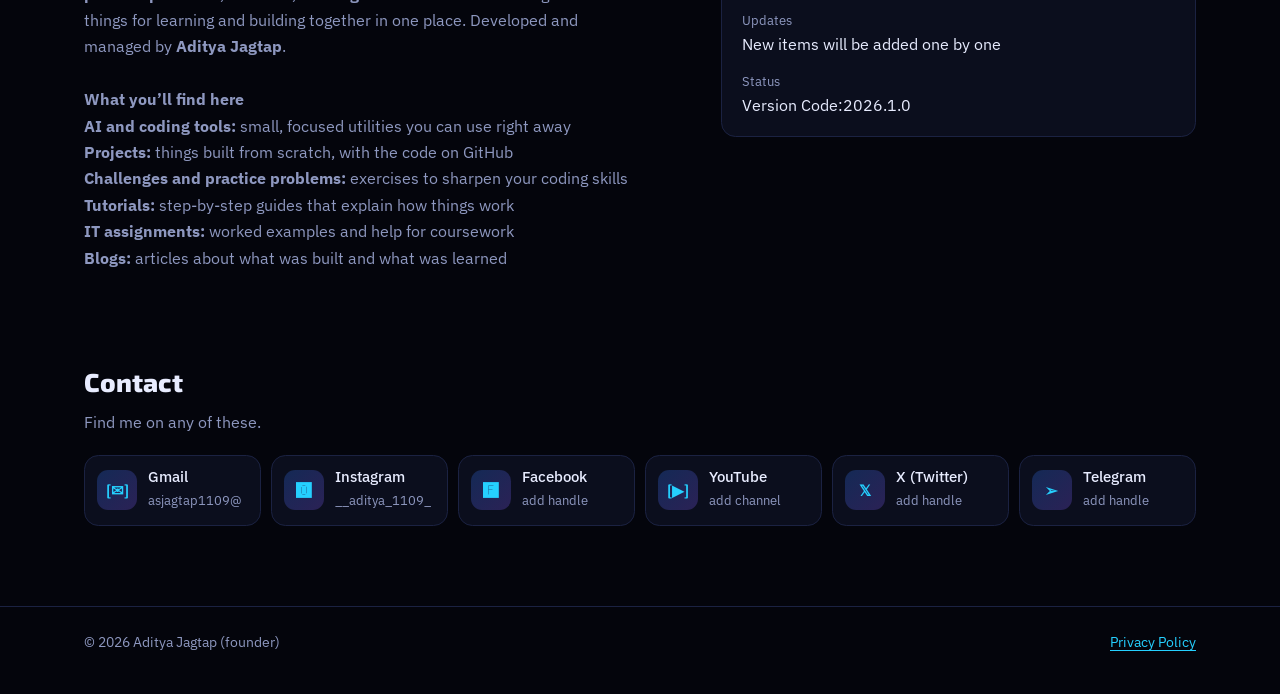
==== commit 599829bc: "Enhance About section with platform details Added a detailed description of the codebitee platform, " ====
--- a/index.html
+++ b/index.html
@@ -70,7 +70,14 @@
   <section id="about"><div class="wrap about">
     <div>
       <h2>About</h2>
-      <p></p>
+      <p>codebitee is a growing hub for <b>AI and coding tools</b>, <b>projects</b>, <b>challenges</b>, <b>practice problems</b>, <b>tutorials</b>, <b>IT assignments</b> and more. It brings useful things for learning and building together in one place. Developed and managed by <b>Aditya Jagtap</b>.<br><br>
+<b>What you’ll find here</b><br>
+<b>AI and coding tools:</b> small, focused utilities you can use right away<br>
+<b>Projects:</b> things built from scratch, with the code on GitHub<br>
+<b>Challenges and practice problems:</b> exercises to sharpen your coding skills<br>
+<b>Tutorials:</b> step-by-step guides that explain how things work<br>
+<b>IT assignments:</b> worked examples and help for coursework<br>
+<b>Blogs:</b> articles about what was built and what was learned</p>
     </div>
     <dl>
       <div><dt>Focus</dt><dd>AI and coding tools, assignments for beginners, problems and tutorials and more.</dd></div>
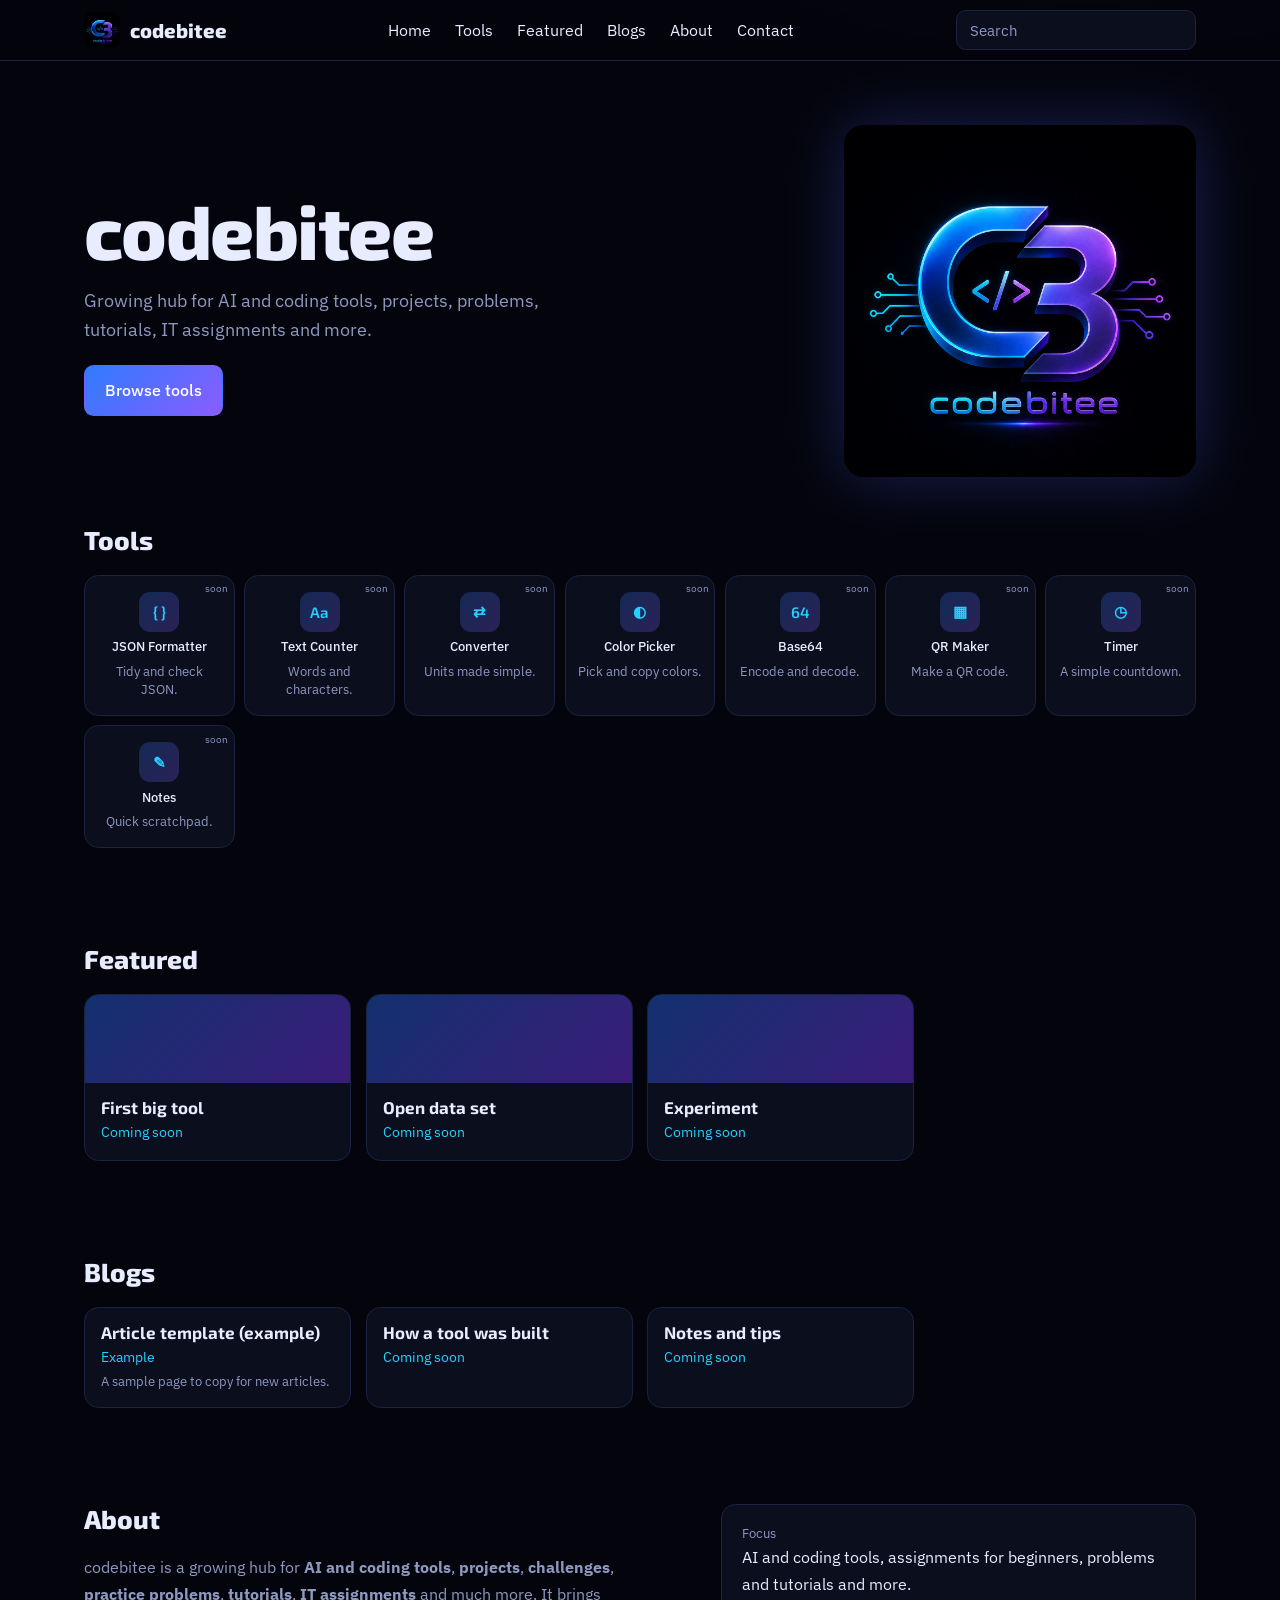
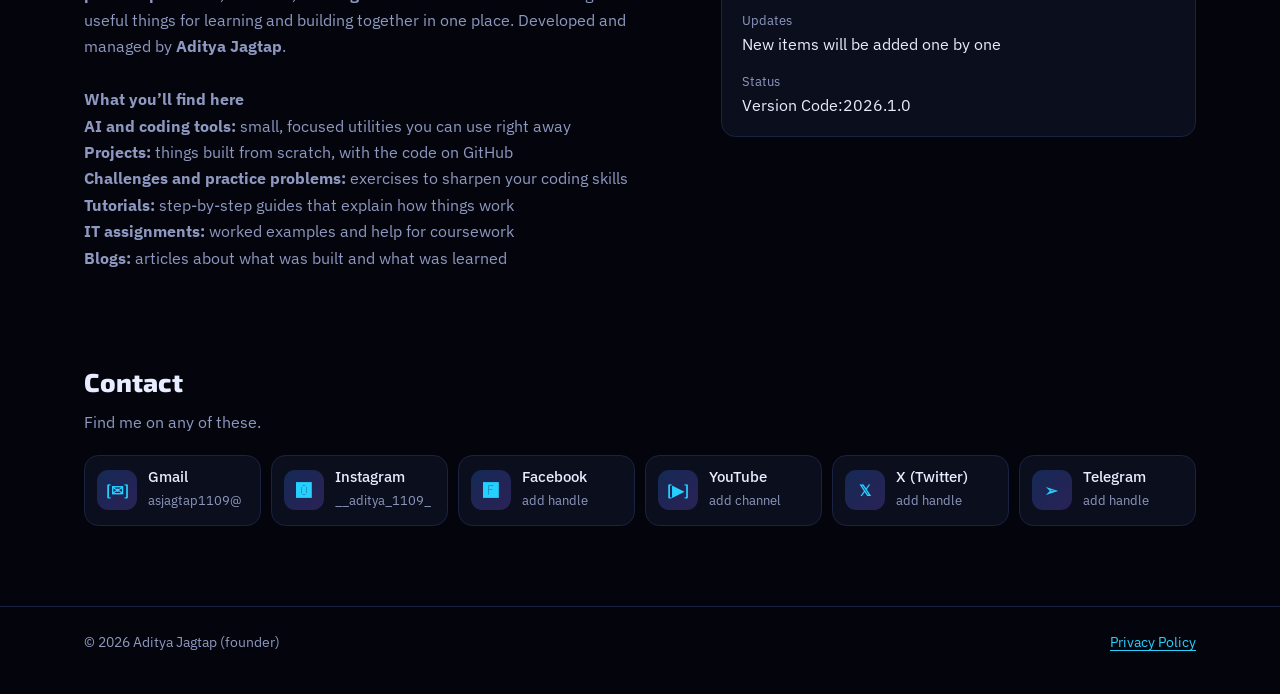
==== commit 88b78ed4: "Update index.html" ====
--- a/index.html
+++ b/index.html
@@ -7,14 +7,14 @@
 <script type="application/ld+json">
 {"@context":"https://schema.org","@type":"WebSite","name":"codebitee","alternateName":"codebitee.github.io","url":"https://codebitee.github.io/"}
 </script>  
-<meta name="description" content="&quot;codebitee&quot; is a growing hub for AI and coding tools, projects, challenges, practice problems, tutorials, IT assignments and more. © Aditya Jagtap.">
+<meta name="description" content="&quot;codebitee&quot; is a growing hub for AI and coding tools, projects, problems, tutorials, IT assignments and more. © Aditya Jagtap.">
 <meta name="theme-color" content="#04050c">
 <meta name="google-site-verification" content="8WyhXmkdr9R3UFQiyU5af7B5KaKt5NuxYHmkPE3yxyY" />
 <link rel="canonical" href="https://codebitee.github.io/">
 <link rel="icon" href="/logo.png" type="image/png">
 <link rel="apple-touch-icon" href="/logo.png">
 <meta property="og:title" content="codebitee">
-<meta property="og:description" content="&quot;codebitee&quot; is a growing hub for AI and coding tools, projects, challenges, practice problems, tutorials, IT assignments and more. © Aditya Jagtap.">
+<meta property="og:description" content="&quot;codebitee&quot; is a growing hub for AI and coding tools, projects, problems, tutorials, IT assignments and more. © Aditya Jagtap.">
 <meta property="og:url" content="https://codebitee.github.io/">
 <meta property="og:image" content="https://codebitee.github.io/logo.png">
 <link rel="preconnect" href="https://fonts.googleapis.com">
@@ -44,7 +44,7 @@
   <div class="wrap hero">
     <div>
       <h1>codebitee</h1>
-      <p class="lead">Growing hub for AI and coding tools, projects, challenges, practice problems, tutorials, IT assignments and more.</p>
+      <p class="lead">Growing hub for AI and coding tools, projects, problems, tutorials, IT assignments and more.</p>
       <div class="actions">
         <a class="btn" href="#tools">Browse tools</a>
       </div>
@@ -70,7 +70,7 @@
   <section id="about"><div class="wrap about">
     <div>
       <h2>About</h2>
-      <p>codebitee is a growing hub for <b>AI and coding tools</b>, <b>projects</b>, <b>challenges</b>, <b>practice problems</b>, <b>tutorials</b>, <b>IT assignments</b> and more. It brings useful things for learning and building together in one place. Developed and managed by <b>Aditya Jagtap</b>.<br><br>
+      <p>codebitee is a growing hub for <b>AI and coding tools</b>, <b>projects</b>, <b>challenges</b>, <b>practice problems</b>, <b>tutorials</b>, <b>IT assignments</b> and much more. It brings useful things for learning and building together in one place. Developed and managed by <b>Aditya Jagtap</b>.<br><br>
 <b>What you’ll find here</b><br>
 <b>AI and coding tools:</b> small, focused utilities you can use right away<br>
 <b>Projects:</b> things built from scratch, with the code on GitHub<br>
